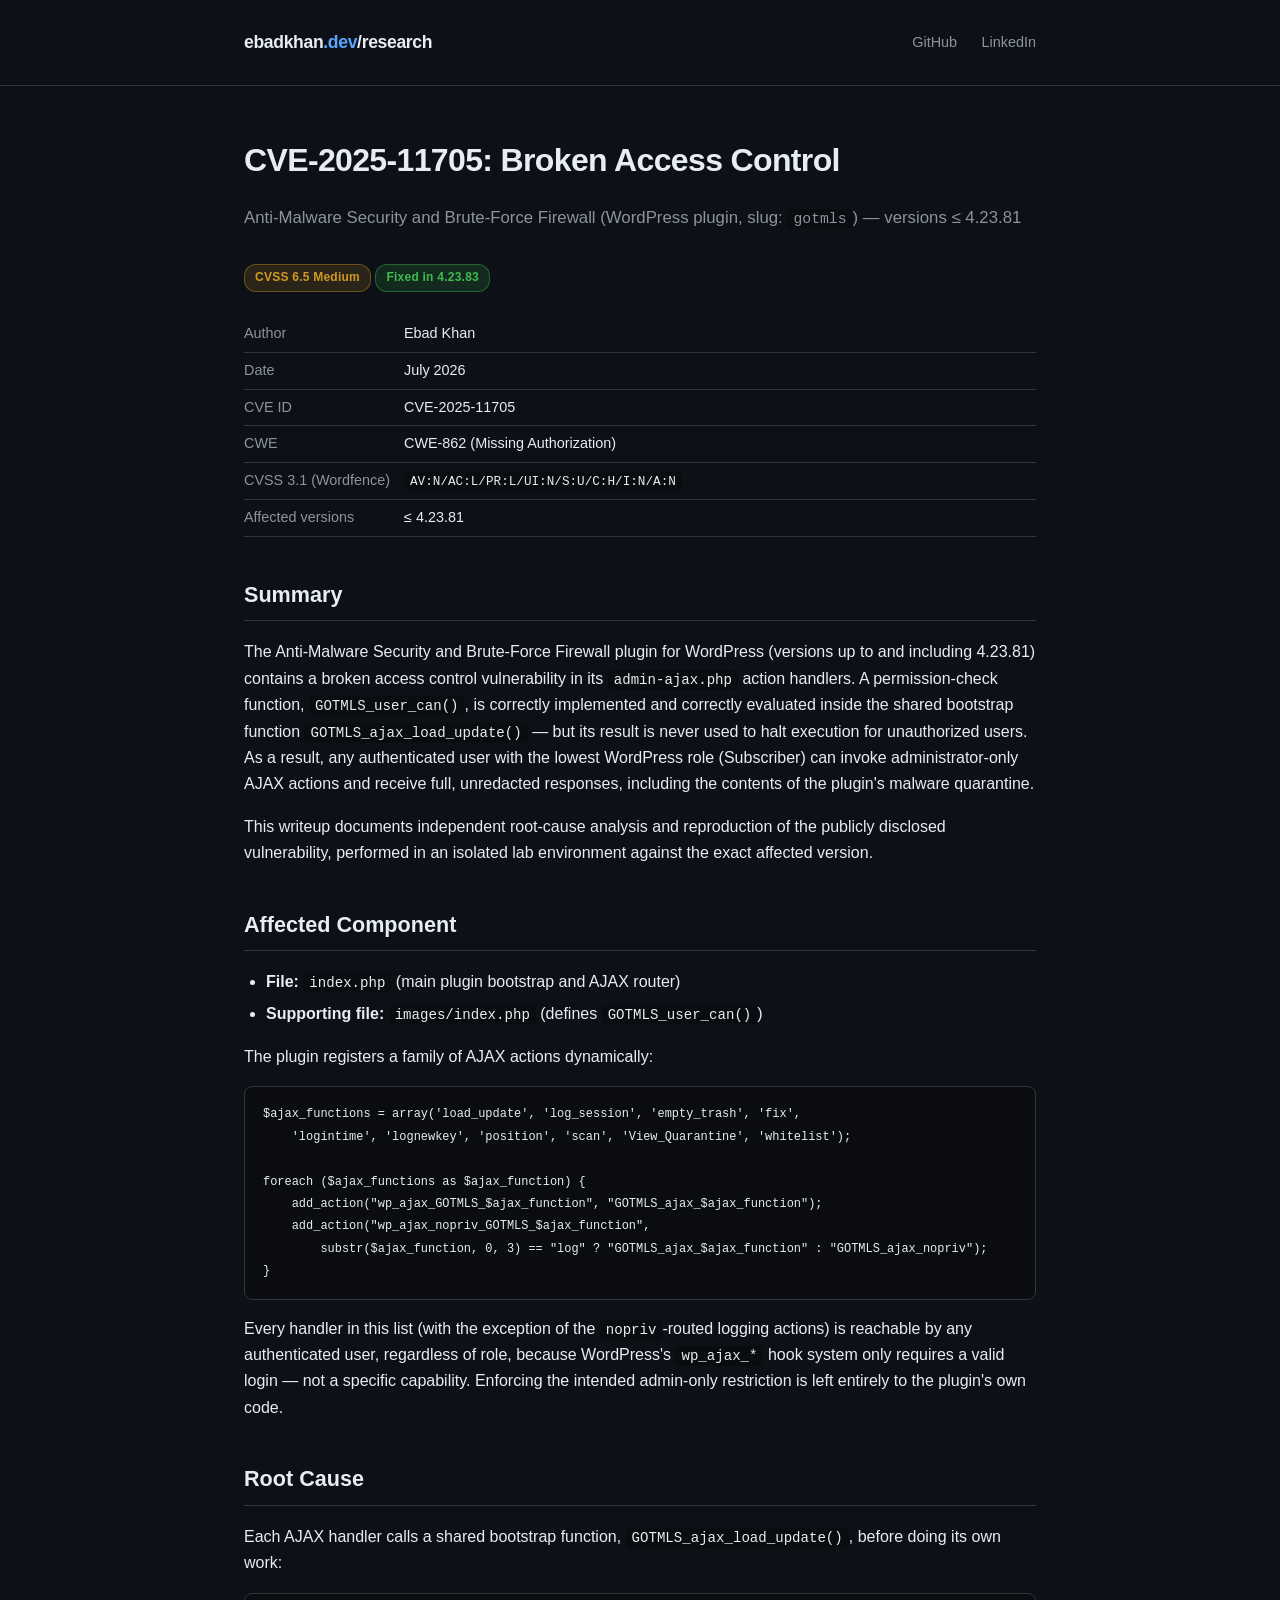
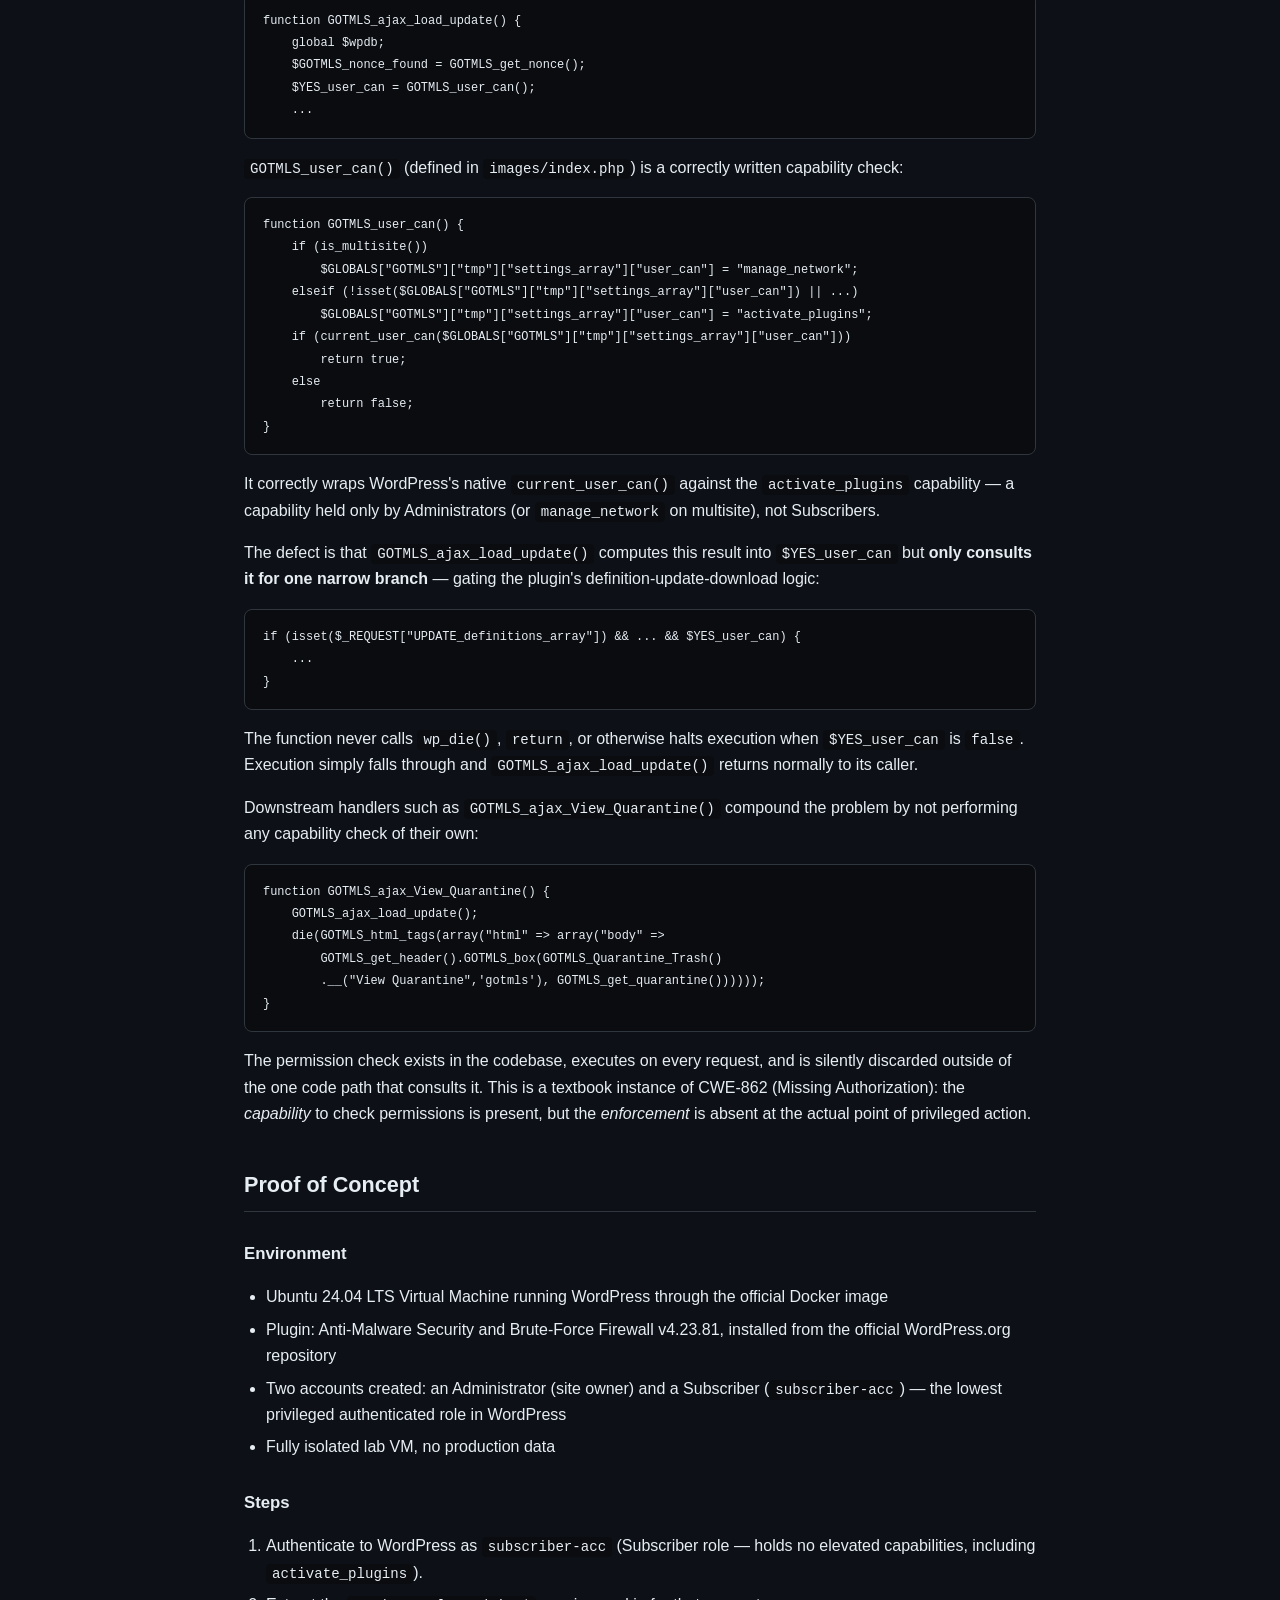
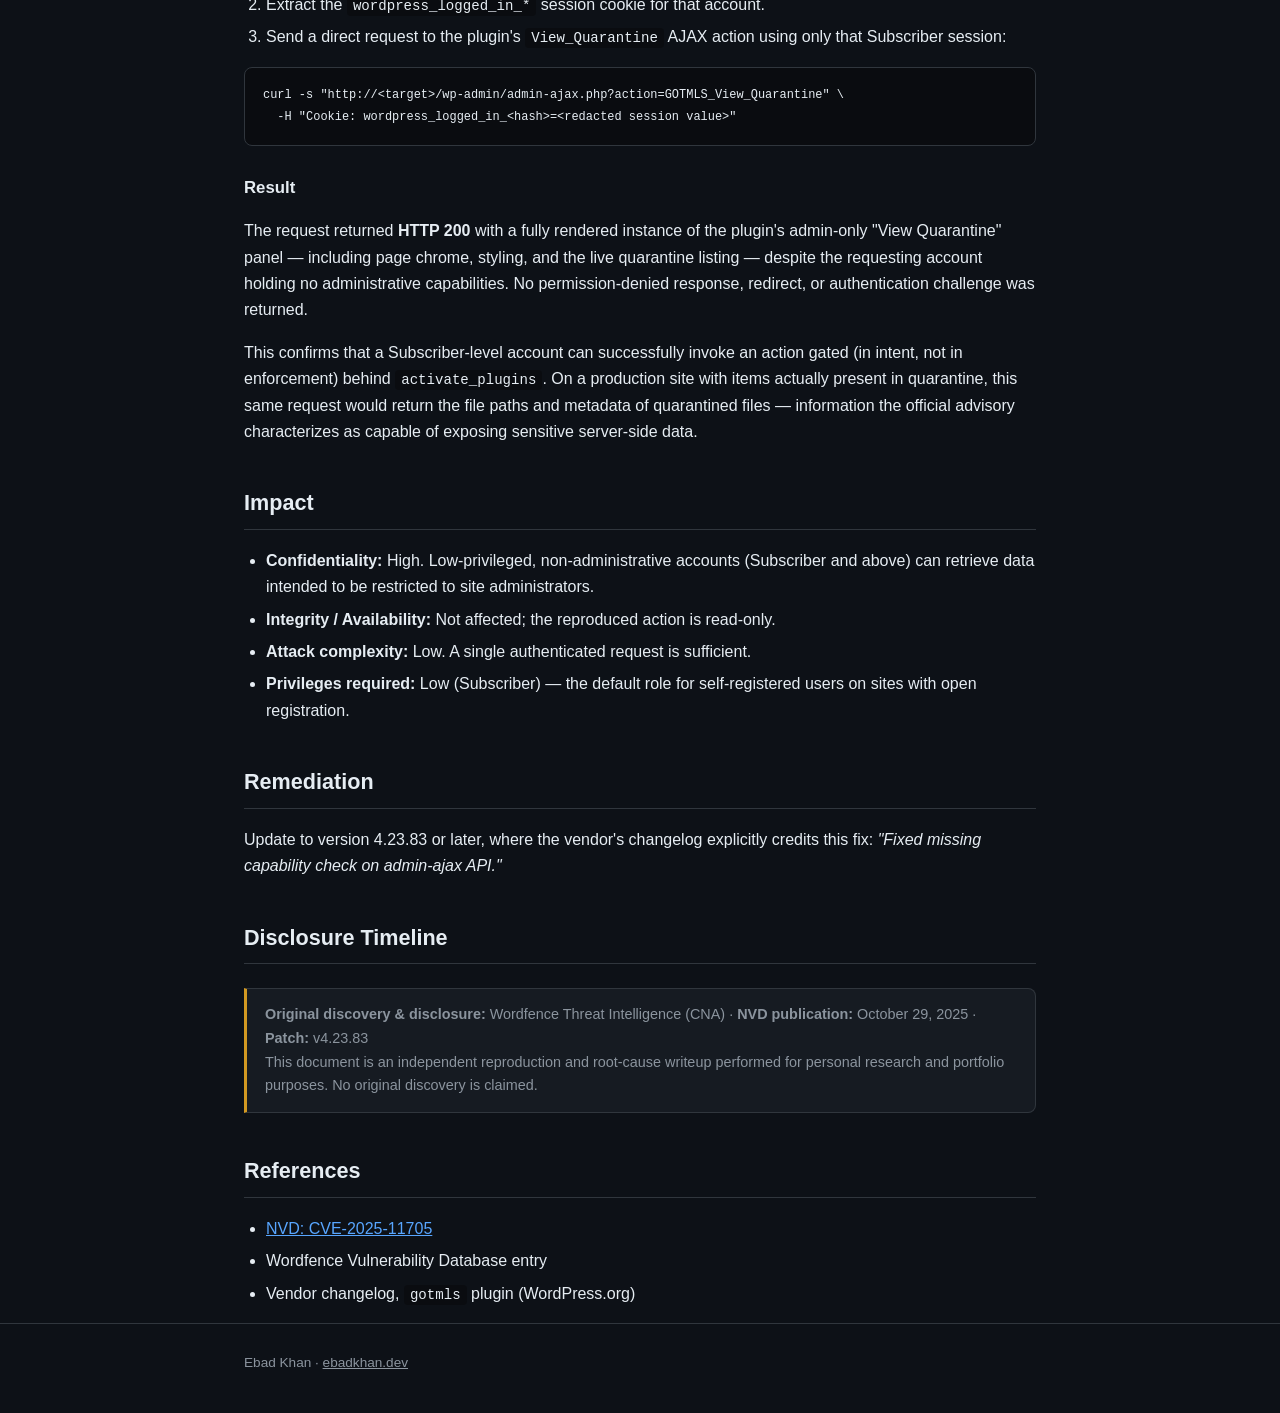
==== writeups/cve-2025-11705/index.html @ eefa9653 "Add files via upload" ====
<!DOCTYPE html>
<html lang="en">
<head>
<meta charset="UTF-8">
<title>CVE-2025-11705 — Broken Access Control | ebadkhan.dev</title>
<meta name="viewport" content="width=device-width, initial-scale=1.0">
<link rel="stylesheet" href="/assets/style.css">
</head>
<body>
<header class="site">
  <div class="wrap">
    <a class="brand" href="/">ebadkhan<span>.dev</span>/research</a>
    <nav>
      <a href="https://github.com/h1dden30">GitHub</a>
      <a href="https://linkedin.com/in/khanebad">LinkedIn</a>
    </nav>
  </div>
</header>
<main class="wrap">
  <h1>CVE-2025-11705: Broken Access Control</h1>
  <p class="subtitle">Anti-Malware Security and Brute-Force Firewall (WordPress plugin, slug: <code>gotmls</code>) — versions ≤ 4.23.81</p>

  <span class="badge medium">CVSS 6.5 Medium</span>
  <span class="badge fixed">Fixed in 4.23.83</span>

  <table class="meta-table">
    <tr><td>Author</td><td>Ebad Khan</td></tr>
    <tr><td>Date</td><td>July 2026</td></tr>
    <tr><td>CVE ID</td><td>CVE-2025-11705</td></tr>
    <tr><td>CWE</td><td>CWE-862 (Missing Authorization)</td></tr>
    <tr><td>CVSS 3.1 (Wordfence)</td><td><code>AV:N/AC:L/PR:L/UI:N/S:U/C:H/I:N/A:N</code></td></tr>
    <tr><td>Affected versions</td><td>&le; 4.23.81</td></tr>
  </table>

  <h2>Summary</h2>
  <p>The Anti-Malware Security and Brute-Force Firewall plugin for WordPress (versions up to and including 4.23.81) contains a broken access control vulnerability in its <code>admin-ajax.php</code> action handlers. A permission-check function, <code>GOTMLS_user_can()</code>, is correctly implemented and correctly evaluated inside the shared bootstrap function <code>GOTMLS_ajax_load_update()</code> — but its result is never used to halt execution for unauthorized users. As a result, any authenticated user with the lowest WordPress role (Subscriber) can invoke administrator-only AJAX actions and receive full, unredacted responses, including the contents of the plugin's malware quarantine.</p>
  <p>This writeup documents independent root-cause analysis and reproduction of the publicly disclosed vulnerability, performed in an isolated lab environment against the exact affected version.</p>

  <h2>Affected Component</h2>
  <ul>
    <li><strong>File:</strong> <code>index.php</code> (main plugin bootstrap and AJAX router)</li>
    <li><strong>Supporting file:</strong> <code>images/index.php</code> (defines <code>GOTMLS_user_can()</code>)</li>
  </ul>
  <p>The plugin registers a family of AJAX actions dynamically:</p>
  <pre><code>$ajax_functions = array('load_update', 'log_session', 'empty_trash', 'fix',
    'logintime', 'lognewkey', 'position', 'scan', 'View_Quarantine', 'whitelist');

foreach ($ajax_functions as $ajax_function) {
    add_action("wp_ajax_GOTMLS_$ajax_function", "GOTMLS_ajax_$ajax_function");
    add_action("wp_ajax_nopriv_GOTMLS_$ajax_function",
        substr($ajax_function, 0, 3) == "log" ? "GOTMLS_ajax_$ajax_function" : "GOTMLS_ajax_nopriv");
}</code></pre>
  <p>Every handler in this list (with the exception of the <code>nopriv</code>-routed logging actions) is reachable by any authenticated user, regardless of role, because WordPress's <code>wp_ajax_*</code> hook system only requires a valid login — not a specific capability. Enforcing the intended admin-only restriction is left entirely to the plugin's own code.</p>

  <h2>Root Cause</h2>
  <p>Each AJAX handler calls a shared bootstrap function, <code>GOTMLS_ajax_load_update()</code>, before doing its own work:</p>
  <pre><code>function GOTMLS_ajax_load_update() {
    global $wpdb;
    $GOTMLS_nonce_found = GOTMLS_get_nonce();
    $YES_user_can = GOTMLS_user_can();
    ...</code></pre>
  <p><code>GOTMLS_user_can()</code> (defined in <code>images/index.php</code>) is a correctly written capability check:</p>
  <pre><code>function GOTMLS_user_can() {
    if (is_multisite())
        $GLOBALS["GOTMLS"]["tmp"]["settings_array"]["user_can"] = "manage_network";
    elseif (!isset($GLOBALS["GOTMLS"]["tmp"]["settings_array"]["user_can"]) || ...)
        $GLOBALS["GOTMLS"]["tmp"]["settings_array"]["user_can"] = "activate_plugins";
    if (current_user_can($GLOBALS["GOTMLS"]["tmp"]["settings_array"]["user_can"]))
        return true;
    else
        return false;
}</code></pre>
  <p>It correctly wraps WordPress's native <code>current_user_can()</code> against the <code>activate_plugins</code> capability — a capability held only by Administrators (or <code>manage_network</code> on multisite), not Subscribers.</p>
  <p>The defect is that <code>GOTMLS_ajax_load_update()</code> computes this result into <code>$YES_user_can</code> but <strong>only consults it for one narrow branch</strong> — gating the plugin's definition-update-download logic:</p>
  <pre><code>if (isset($_REQUEST["UPDATE_definitions_array"]) && ... && $YES_user_can) {
    ...
}</code></pre>
  <p>The function never calls <code>wp_die()</code>, <code>return</code>, or otherwise halts execution when <code>$YES_user_can</code> is <code>false</code>. Execution simply falls through and <code>GOTMLS_ajax_load_update()</code> returns normally to its caller.</p>
  <p>Downstream handlers such as <code>GOTMLS_ajax_View_Quarantine()</code> compound the problem by not performing any capability check of their own:</p>
  <pre><code>function GOTMLS_ajax_View_Quarantine() {
    GOTMLS_ajax_load_update();
    die(GOTMLS_html_tags(array("html" => array("body" =>
        GOTMLS_get_header().GOTMLS_box(GOTMLS_Quarantine_Trash()
        .__("View Quarantine",'gotmls'), GOTMLS_get_quarantine())))));
}</code></pre>
  <p>The permission check exists in the codebase, executes on every request, and is silently discarded outside of the one code path that consults it. This is a textbook instance of CWE-862 (Missing Authorization): the <em>capability</em> to check permissions is present, but the <em>enforcement</em> is absent at the actual point of privileged action.</p>

  <h2>Proof of Concept</h2>
  <h3>Environment</h3>
  <ul>
    <li>Ubuntu 24.04 LTS Virtual Machine running WordPress through the official Docker image</li>
    <li>Plugin: Anti-Malware Security and Brute-Force Firewall v4.23.81, installed from the official WordPress.org repository</li>
    <li>Two accounts created: an Administrator (site owner) and a Subscriber (<code>subscriber-acc</code>) — the lowest privileged authenticated role in WordPress</li>
    <li>Fully isolated lab VM, no production data</li>
  </ul>
  <h3>Steps</h3>
  <ol>
    <li>Authenticate to WordPress as <code>subscriber-acc</code> (Subscriber role — holds no elevated capabilities, including <code>activate_plugins</code>).</li>
    <li>Extract the <code>wordpress_logged_in_*</code> session cookie for that account.</li>
    <li>Send a direct request to the plugin's <code>View_Quarantine</code> AJAX action using only that Subscriber session:</li>
  </ol>
  <pre><code>curl -s "http://&lt;target&gt;/wp-admin/admin-ajax.php?action=GOTMLS_View_Quarantine" \
  -H "Cookie: wordpress_logged_in_&lt;hash&gt;=&lt;redacted session value&gt;"</code></pre>
  <h3>Result</h3>
  <p>The request returned <strong>HTTP 200</strong> with a fully rendered instance of the plugin's admin-only "View Quarantine" panel — including page chrome, styling, and the live quarantine listing — despite the requesting account holding no administrative capabilities. No permission-denied response, redirect, or authentication challenge was returned.</p>
  <p>This confirms that a Subscriber-level account can successfully invoke an action gated (in intent, not in enforcement) behind <code>activate_plugins</code>. On a production site with items actually present in quarantine, this same request would return the file paths and metadata of quarantined files — information the official advisory characterizes as capable of exposing sensitive server-side data.</p>

  <h2>Impact</h2>
  <ul>
    <li><strong>Confidentiality:</strong> High. Low-privileged, non-administrative accounts (Subscriber and above) can retrieve data intended to be restricted to site administrators.</li>
    <li><strong>Integrity / Availability:</strong> Not affected; the reproduced action is read-only.</li>
    <li><strong>Attack complexity:</strong> Low. A single authenticated request is sufficient.</li>
    <li><strong>Privileges required:</strong> Low (Subscriber) — the default role for self-registered users on sites with open registration.</li>
  </ul>

  <h2>Remediation</h2>
  <p>Update to version 4.23.83 or later, where the vendor's changelog explicitly credits this fix: <em>"Fixed missing capability check on admin-ajax API."</em></p>

  <h2>Disclosure Timeline</h2>
  <div class="disclosure-note">
    <strong>Original discovery &amp; disclosure:</strong> Wordfence Threat Intelligence (CNA) &middot; <strong>NVD publication:</strong> October 29, 2025 &middot; <strong>Patch:</strong> v4.23.83<br>
    This document is an independent reproduction and root-cause writeup performed for personal research and portfolio purposes. No original discovery is claimed.
  </div>

  <h2>References</h2>
  <ul>
    <li><a href="https://nvd.nist.gov/vuln/detail/CVE-2025-11705">NVD: CVE-2025-11705</a></li>
    <li>Wordfence Vulnerability Database entry</li>
    <li>Vendor changelog, <code>gotmls</code> plugin (WordPress.org)</li>
  </ul>
</main>
<footer class="site">
  <div class="wrap">
    Ebad Khan &middot; <a href="https://ebadkhan.dev">ebadkhan.dev</a>
  </div>
</footer>
</body>
</html>
---- assets/style.css ----
:root {
  --bg: #0d1117;
  --bg-alt: #161b22;
  --border: #30363d;
  --text: #e6edf3;
  --text-dim: #8b949e;
  --accent: #58a6ff;
  --accent-dim: #1f6feb;
  --code-bg: #0a0c10;
  --danger: #f85149;
  --success: #3fb950;
  --warn: #d29922;
}
* { box-sizing: border-box; }
body {
  margin: 0;
  background: var(--bg);
  color: var(--text);
  font-family: -apple-system, BlinkMacSystemFont, "Segoe UI", Roboto, Helvetica, Arial, sans-serif;
  line-height: 1.65;
}
.wrap { max-width: 840px; margin: 0 auto; padding: 0 24px; }
header.site { border-bottom: 1px solid var(--border); padding: 28px 0; margin-bottom: 48px; }
header.site .wrap { display: flex; justify-content: space-between; align-items: center; }
header.site .brand { font-weight: 600; font-size: 1.1rem; color: var(--text); text-decoration: none; letter-spacing: -0.02em; }
header.site .brand span { color: var(--accent); }
header.site nav a { color: var(--text-dim); text-decoration: none; margin-left: 20px; font-size: 0.9rem; }
header.site nav a:hover { color: var(--accent); }
main { padding-bottom: 80px; }
h1 { font-size: 2rem; letter-spacing: -0.02em; margin-bottom: 8px; }
h2 { font-size: 1.35rem; margin-top: 40px; padding-bottom: 8px; border-bottom: 1px solid var(--border); }
h3 { font-size: 1.05rem; margin-top: 28px; }
.subtitle { color: var(--text-dim); font-size: 1.05rem; margin-bottom: 32px; }
.meta-table { width: 100%; border-collapse: collapse; margin: 24px 0 40px; font-size: 0.9rem; }
.meta-table td { padding: 6px 12px 6px 0; border-bottom: 1px solid var(--border); vertical-align: top; }
.meta-table td:first-child { color: var(--text-dim); width: 160px; white-space: nowrap; }
.badge { display: inline-block; padding: 3px 10px; border-radius: 12px; font-size: 0.75rem; font-weight: 600; letter-spacing: 0.02em; }
.badge.medium { background: rgba(210,153,34,0.15); color: var(--warn); border: 1px solid rgba(210,153,34,0.4); }
.badge.fixed { background: rgba(63,185,80,0.15); color: var(--success); border: 1px solid rgba(63,185,80,0.4); }
pre { background: var(--code-bg); border: 1px solid var(--border); border-radius: 8px; padding: 16px 18px; overflow-x: auto; font-size: 0.85rem; }
code { font-family: "SF Mono", Menlo, Consolas, monospace; background: var(--code-bg); padding: 2px 6px; border-radius: 4px; font-size: 0.88em; }
pre code { background: none; padding: 0; }
ul, ol { padding-left: 22px; }
li { margin-bottom: 6px; }
a { color: var(--accent); }
hr { border: none; border-top: 1px solid var(--border); margin: 40px 0; }
.card-list { list-style: none; padding: 0; margin: 0; }
.card { display: block; border: 1px solid var(--border); background: var(--bg-alt); border-radius: 10px; padding: 20px 22px; margin-bottom: 16px; text-decoration: none; transition: border-color 0.15s ease; }
.card:hover { border-color: var(--accent-dim); }
.card .card-title { color: var(--text); font-weight: 600; font-size: 1.05rem; margin-bottom: 6px; }
.card .card-meta { color: var(--text-dim); font-size: 0.82rem; margin-bottom: 10px; }
.card .card-desc { color: var(--text-dim); font-size: 0.92rem; margin: 0; }
footer.site { border-top: 1px solid var(--border); padding: 28px 0; color: var(--text-dim); font-size: 0.85rem; }
footer.site a { color: var(--text-dim); }
footer.site a:hover { color: var(--accent); }
.disclosure-note { background: var(--bg-alt); border: 1px solid var(--border); border-left: 3px solid var(--warn); border-radius: 0 8px 8px 0; padding: 14px 18px; font-size: 0.9rem; color: var(--text-dim); margin: 24px 0; }
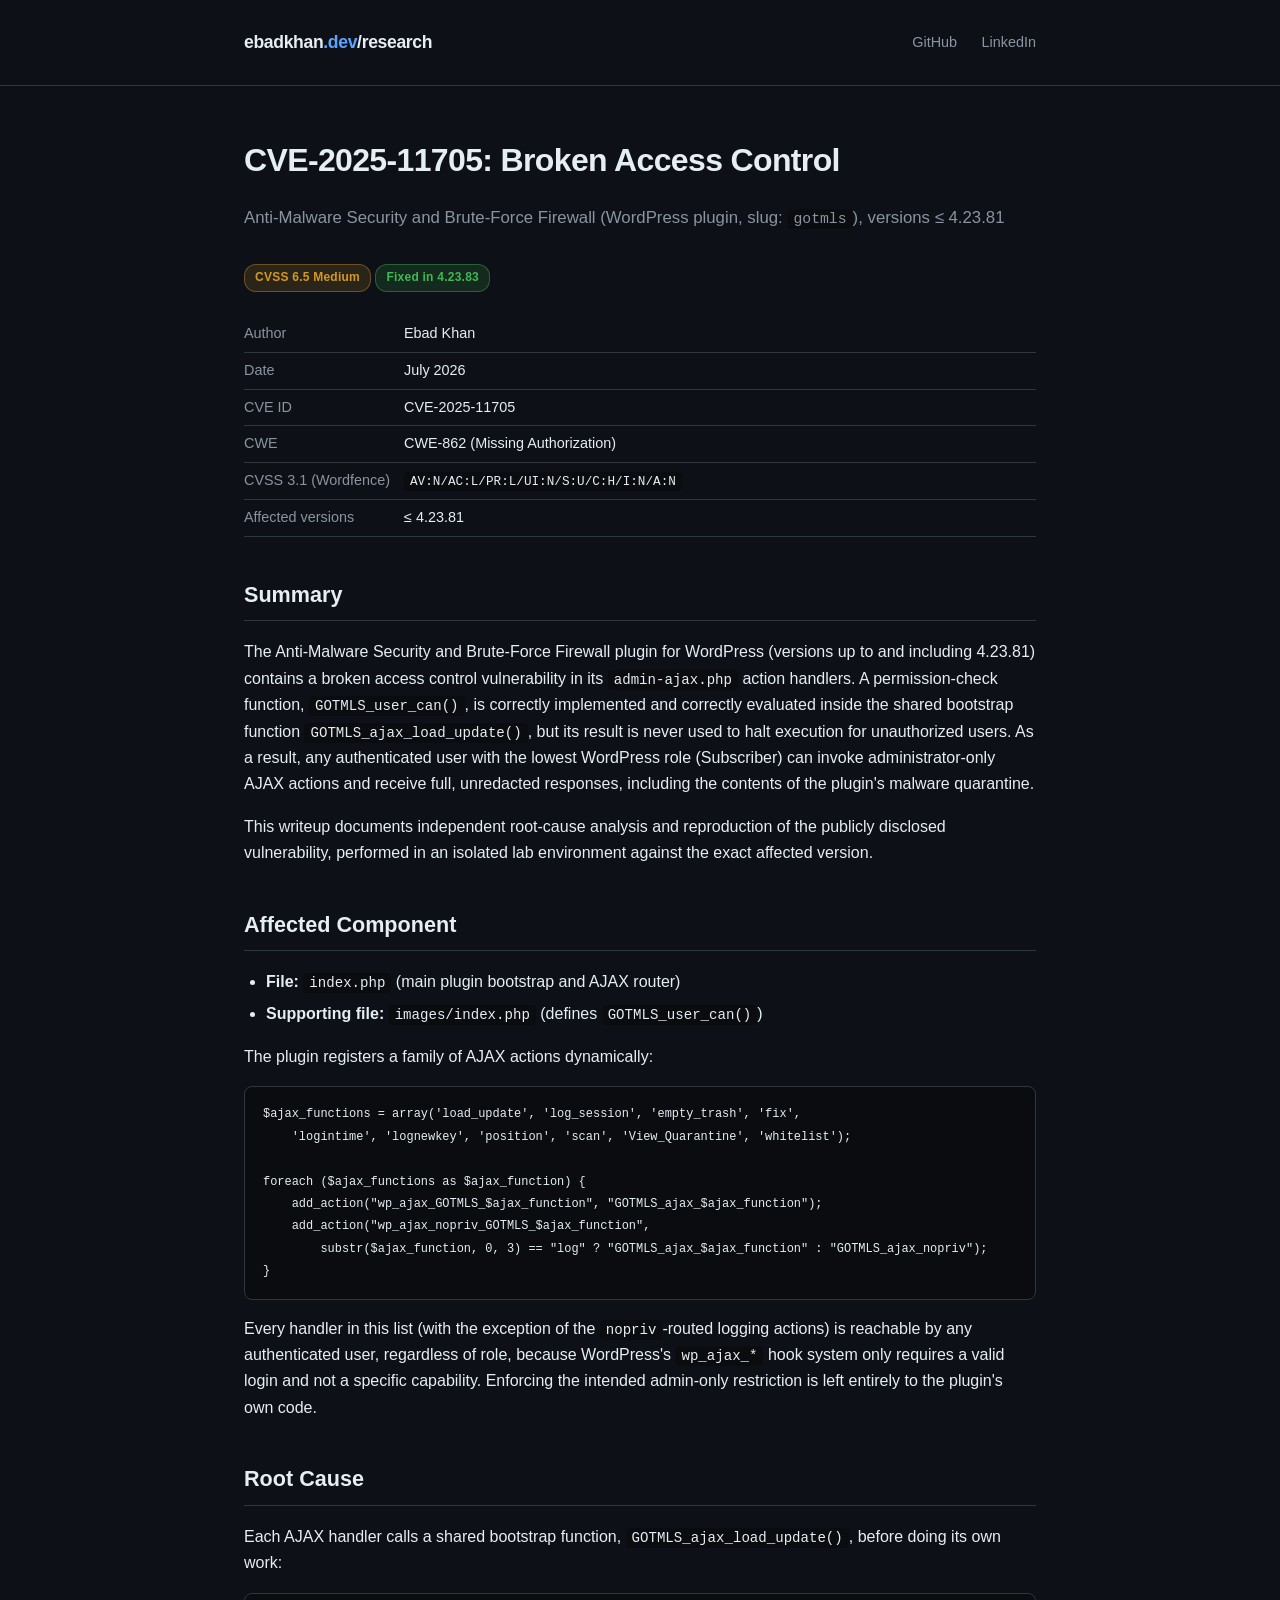
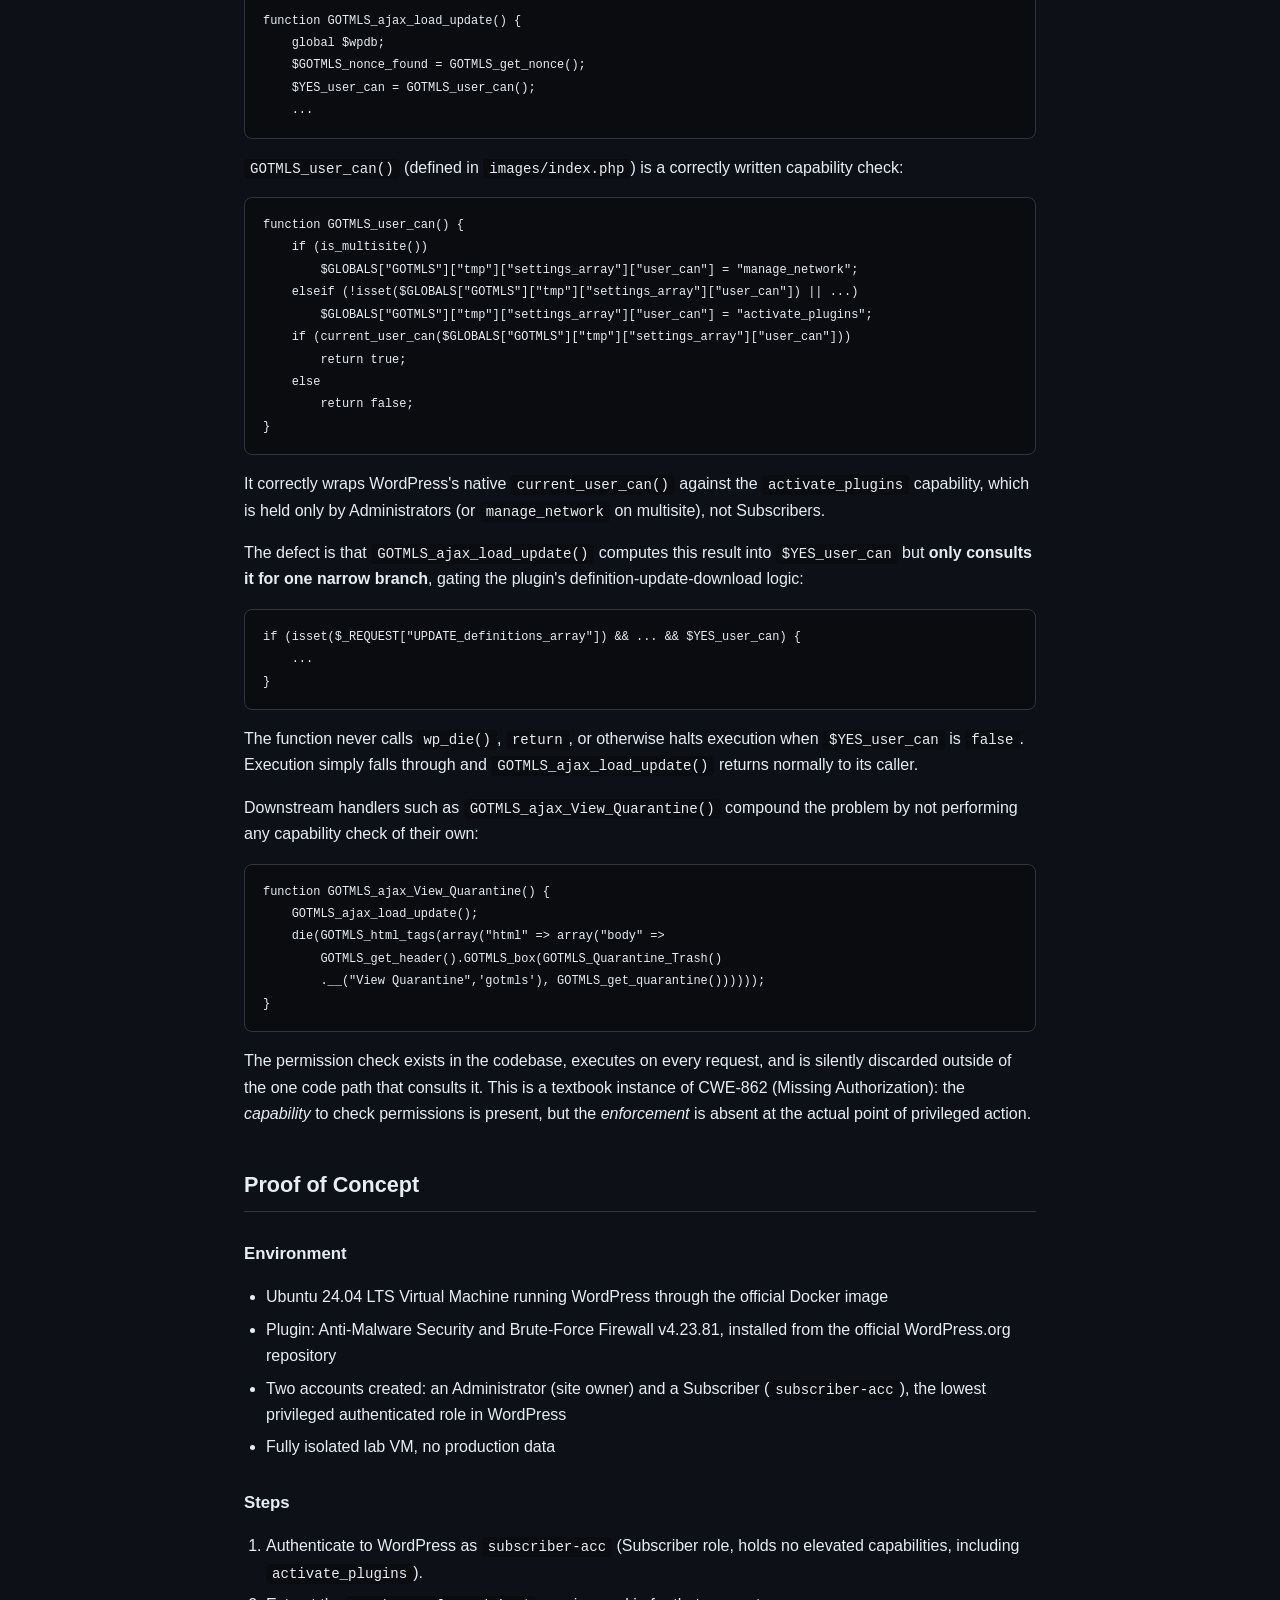
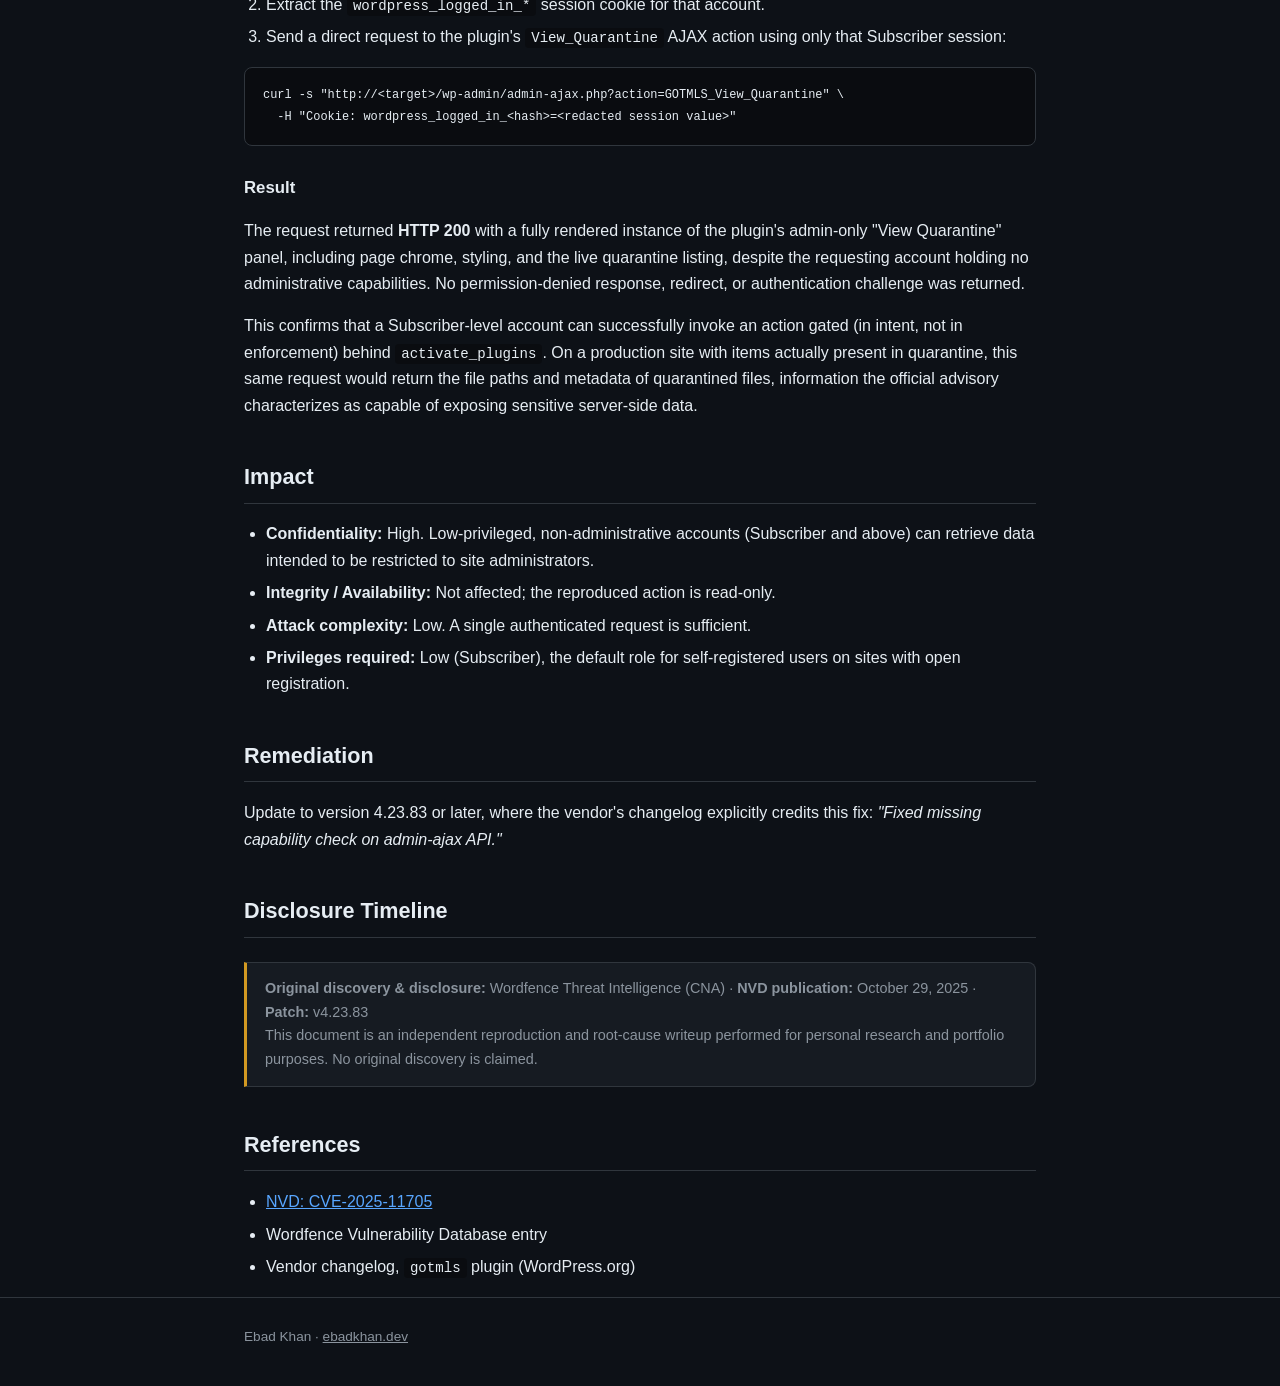
==== commit b14578b7: "Update index.html" ====
--- a/writeups/cve-2025-11705/index.html
+++ b/writeups/cve-2025-11705/index.html
@@ -2,7 +2,7 @@
 <html lang="en">
 <head>
 <meta charset="UTF-8">
-<title>CVE-2025-11705 — Broken Access Control | ebadkhan.dev</title>
+<title>CVE-2025-11705 | ebadkhan.dev</title>
 <meta name="viewport" content="width=device-width, initial-scale=1.0">
 <link rel="stylesheet" href="/assets/style.css">
 </head>
@@ -18,7 +18,7 @@
 </header>
 <main class="wrap">
   <h1>CVE-2025-11705: Broken Access Control</h1>
-  <p class="subtitle">Anti-Malware Security and Brute-Force Firewall (WordPress plugin, slug: <code>gotmls</code>) — versions ≤ 4.23.81</p>
+  <p class="subtitle">Anti-Malware Security and Brute-Force Firewall (WordPress plugin, slug: <code>gotmls</code>), versions &le; 4.23.81</p>
 
   <span class="badge medium">CVSS 6.5 Medium</span>
   <span class="badge fixed">Fixed in 4.23.83</span>
@@ -33,7 +33,7 @@
   </table>
 
   <h2>Summary</h2>
-  <p>The Anti-Malware Security and Brute-Force Firewall plugin for WordPress (versions up to and including 4.23.81) contains a broken access control vulnerability in its <code>admin-ajax.php</code> action handlers. A permission-check function, <code>GOTMLS_user_can()</code>, is correctly implemented and correctly evaluated inside the shared bootstrap function <code>GOTMLS_ajax_load_update()</code> — but its result is never used to halt execution for unauthorized users. As a result, any authenticated user with the lowest WordPress role (Subscriber) can invoke administrator-only AJAX actions and receive full, unredacted responses, including the contents of the plugin's malware quarantine.</p>
+  <p>The Anti-Malware Security and Brute-Force Firewall plugin for WordPress (versions up to and including 4.23.81) contains a broken access control vulnerability in its <code>admin-ajax.php</code> action handlers. A permission-check function, <code>GOTMLS_user_can()</code>, is correctly implemented and correctly evaluated inside the shared bootstrap function <code>GOTMLS_ajax_load_update()</code>, but its result is never used to halt execution for unauthorized users. As a result, any authenticated user with the lowest WordPress role (Subscriber) can invoke administrator-only AJAX actions and receive full, unredacted responses, including the contents of the plugin's malware quarantine.</p>
   <p>This writeup documents independent root-cause analysis and reproduction of the publicly disclosed vulnerability, performed in an isolated lab environment against the exact affected version.</p>
 
   <h2>Affected Component</h2>
@@ -50,7 +50,7 @@
     add_action("wp_ajax_nopriv_GOTMLS_$ajax_function",
         substr($ajax_function, 0, 3) == "log" ? "GOTMLS_ajax_$ajax_function" : "GOTMLS_ajax_nopriv");
 }</code></pre>
-  <p>Every handler in this list (with the exception of the <code>nopriv</code>-routed logging actions) is reachable by any authenticated user, regardless of role, because WordPress's <code>wp_ajax_*</code> hook system only requires a valid login — not a specific capability. Enforcing the intended admin-only restriction is left entirely to the plugin's own code.</p>
+  <p>Every handler in this list (with the exception of the <code>nopriv</code>-routed logging actions) is reachable by any authenticated user, regardless of role, because WordPress's <code>wp_ajax_*</code> hook system only requires a valid login and not a specific capability. Enforcing the intended admin-only restriction is left entirely to the plugin's own code.</p>
 
   <h2>Root Cause</h2>
   <p>Each AJAX handler calls a shared bootstrap function, <code>GOTMLS_ajax_load_update()</code>, before doing its own work:</p>
@@ -70,8 +70,8 @@
     else
         return false;
 }</code></pre>
-  <p>It correctly wraps WordPress's native <code>current_user_can()</code> against the <code>activate_plugins</code> capability — a capability held only by Administrators (or <code>manage_network</code> on multisite), not Subscribers.</p>
-  <p>The defect is that <code>GOTMLS_ajax_load_update()</code> computes this result into <code>$YES_user_can</code> but <strong>only consults it for one narrow branch</strong> — gating the plugin's definition-update-download logic:</p>
+  <p>It correctly wraps WordPress's native <code>current_user_can()</code> against the <code>activate_plugins</code> capability, which is held only by Administrators (or <code>manage_network</code> on multisite), not Subscribers.</p>
+  <p>The defect is that <code>GOTMLS_ajax_load_update()</code> computes this result into <code>$YES_user_can</code> but <strong>only consults it for one narrow branch</strong>, gating the plugin's definition-update-download logic:</p>
   <pre><code>if (isset($_REQUEST["UPDATE_definitions_array"]) && ... && $YES_user_can) {
     ...
 }</code></pre>
@@ -90,27 +90,27 @@
   <ul>
     <li>Ubuntu 24.04 LTS Virtual Machine running WordPress through the official Docker image</li>
     <li>Plugin: Anti-Malware Security and Brute-Force Firewall v4.23.81, installed from the official WordPress.org repository</li>
-    <li>Two accounts created: an Administrator (site owner) and a Subscriber (<code>subscriber-acc</code>) — the lowest privileged authenticated role in WordPress</li>
+    <li>Two accounts created: an Administrator (site owner) and a Subscriber (<code>subscriber-acc</code>), the lowest privileged authenticated role in WordPress</li>
     <li>Fully isolated lab VM, no production data</li>
   </ul>
   <h3>Steps</h3>
   <ol>
-    <li>Authenticate to WordPress as <code>subscriber-acc</code> (Subscriber role — holds no elevated capabilities, including <code>activate_plugins</code>).</li>
+    <li>Authenticate to WordPress as <code>subscriber-acc</code> (Subscriber role, holds no elevated capabilities, including <code>activate_plugins</code>).</li>
     <li>Extract the <code>wordpress_logged_in_*</code> session cookie for that account.</li>
     <li>Send a direct request to the plugin's <code>View_Quarantine</code> AJAX action using only that Subscriber session:</li>
   </ol>
   <pre><code>curl -s "http://&lt;target&gt;/wp-admin/admin-ajax.php?action=GOTMLS_View_Quarantine" \
   -H "Cookie: wordpress_logged_in_&lt;hash&gt;=&lt;redacted session value&gt;"</code></pre>
   <h3>Result</h3>
-  <p>The request returned <strong>HTTP 200</strong> with a fully rendered instance of the plugin's admin-only "View Quarantine" panel — including page chrome, styling, and the live quarantine listing — despite the requesting account holding no administrative capabilities. No permission-denied response, redirect, or authentication challenge was returned.</p>
-  <p>This confirms that a Subscriber-level account can successfully invoke an action gated (in intent, not in enforcement) behind <code>activate_plugins</code>. On a production site with items actually present in quarantine, this same request would return the file paths and metadata of quarantined files — information the official advisory characterizes as capable of exposing sensitive server-side data.</p>
+  <p>The request returned <strong>HTTP 200</strong> with a fully rendered instance of the plugin's admin-only "View Quarantine" panel, including page chrome, styling, and the live quarantine listing, despite the requesting account holding no administrative capabilities. No permission-denied response, redirect, or authentication challenge was returned.</p>
+  <p>This confirms that a Subscriber-level account can successfully invoke an action gated (in intent, not in enforcement) behind <code>activate_plugins</code>. On a production site with items actually present in quarantine, this same request would return the file paths and metadata of quarantined files, information the official advisory characterizes as capable of exposing sensitive server-side data.</p>
 
   <h2>Impact</h2>
   <ul>
     <li><strong>Confidentiality:</strong> High. Low-privileged, non-administrative accounts (Subscriber and above) can retrieve data intended to be restricted to site administrators.</li>
     <li><strong>Integrity / Availability:</strong> Not affected; the reproduced action is read-only.</li>
     <li><strong>Attack complexity:</strong> Low. A single authenticated request is sufficient.</li>
-    <li><strong>Privileges required:</strong> Low (Subscriber) — the default role for self-registered users on sites with open registration.</li>
+    <li><strong>Privileges required:</strong> Low (Subscriber), the default role for self-registered users on sites with open registration.</li>
   </ul>
 
   <h2>Remediation</h2>
